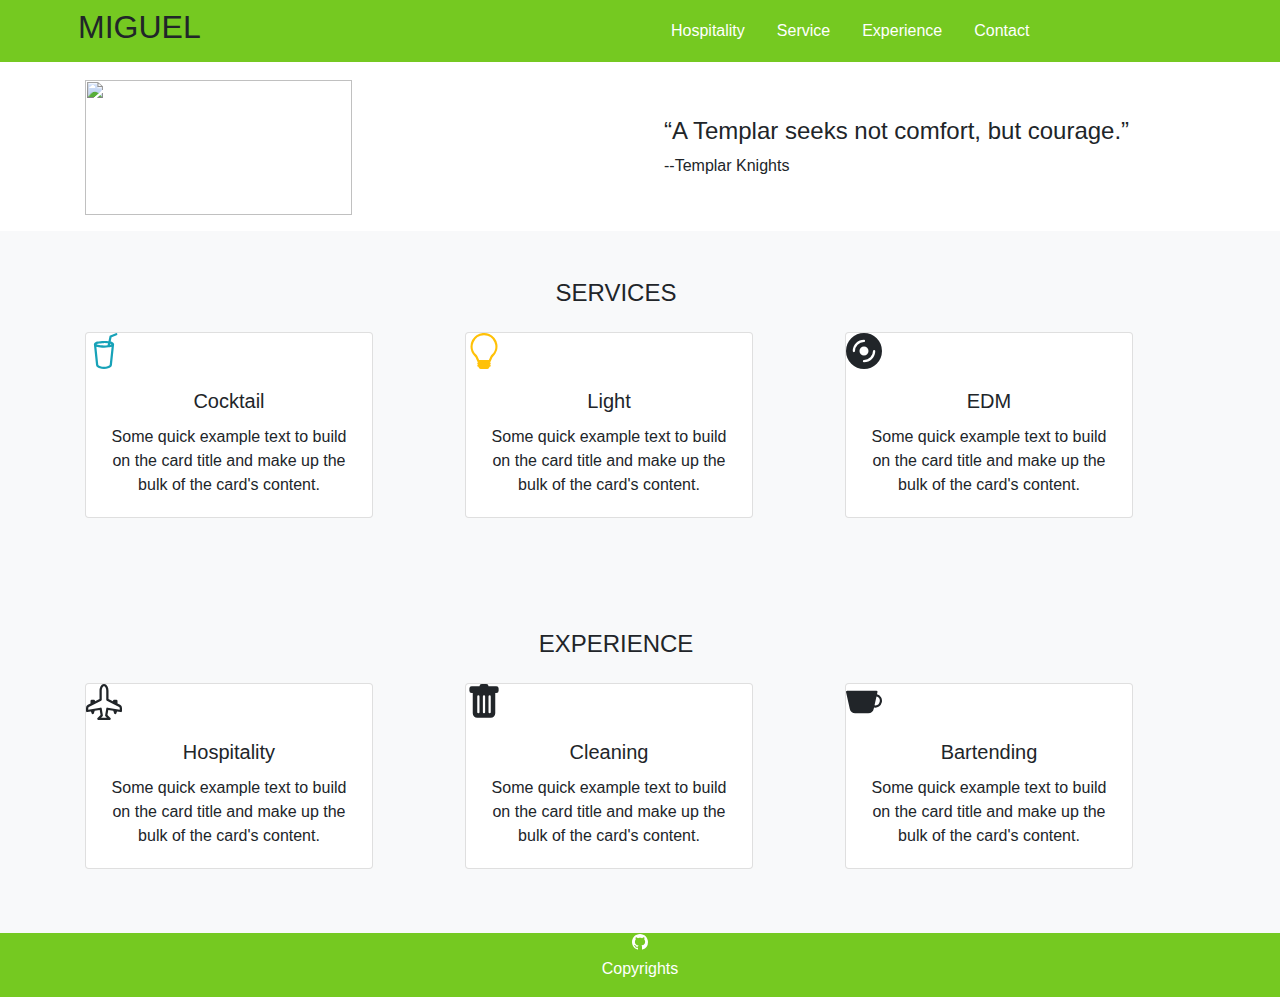
==== index.html @ eb0160ae "Default old project" ====
<!DOCTYPE html>
<html lang="en" style="scroll-behavior: smooth;">
<head>
    <meta charset="UTF-8">
    <meta name="viewport" content="width=device-width, initial-scale=1.0">
    <title>Miguel</title>
    <!-- <link rel="icon" type="image/jpeg" href="https://www.bing.com/images/search?view=detailV2&ccid=gHNSmRlA&id=B1CB791BB4814DD7A2E5E6A8A4C19246B0E0F3CD&thid=OIP.gHNSmRlAXqZdQEax_HEtEgHaLH&mediaurl=https%3a%2f%2fcdn.historycollection.com%2fwp-content%2fuploads%2f2018%2f10%2ffe2bab5a18b2028c120a69ede001496c-crusader-knight-scale-mail1.jpg&cdnurl=https%3a%2f%2fth.bing.com%2fth%2fid%2fR.8073529919405ea65d4046b1fc712d12%3frik%3dzfPgsEaSwaSo5g%26pid%3dImgRaw%26r%3d0&exph=846&expw=564&q=templar+knights&simid=608049399820613005&FORM=IRPRST&ck=549B7B6851B86EE05A3170BDE5E8FD90&selectedIndex=29"> -->
    <link rel="img" type="image/jpeg" href="C:\Users\viper\OneDrive\Desktop\files\web design\Odin\pers-web.css">
    <link rel="stylesheet" href="pers-web.css">
    <link rel="stylesheet" href="https://cdn.jsdelivr.net/npm/bootstrap@4.0.0/dist/css/bootstrap.min.css" integrity="sha384-Gn5384xqQ1aoWXA+058RXPxPg6fy4IWvTNh0E263XmFcJlSAwiGgFAW/dAiS6JXm" crossorigin="anonymous">

    <!-- google-fonts -->
    <link href="//fonts.googleapis.com/css2?family=Dosis:wght@300;400;500;600;800&display=swap" rel="stylesheet">
    <link href="//fonts.googleapis.com/css2?family=DM+Sans:wght@400;500;700&display=swap" rel="stylesheet">
    <!-- //google-fonts -->

    <!-- Template CSS Style link -->
    <link rel="stylesheet" href="assets/css/style-liberty.css">

</head>

<body>
<header style="background-color: rgb(117, 201, 33); width: 100%; z-index: 1;" class="fixed-top">
<div class="container">
<div class="row">
    <div class="p-2 pl-1 col-md-6 col-6 text-black">
        <h2>MIGUEL</h2>
    </div>

    <div class="col-6 col-md-6 my-auto">
        <ul class="nav ml-auto">
            <li class="nav-item">
              <a class="nav-link active text-white" href="http://www.hospitality.com">Hospitality</a>
            </li>
            <li class="nav-item">
              <a class="nav-link text-white" href="#service-section">Service</a>
            </li>
            <li class="nav-item">
              <a class="nav-link text-white" href="#experience-section">Experience</a>
            </li>
            <li class="nav-item">
              <a class="nav-link text-white" href="#contact-section">Contact</a>
            </li>
          </ul>
    </div>
</div>
</div>
</header>

<section class="my-3" id="home-section" style="padding-top: 4em;">
    <div class="container">
        <div class="row align-items-center">
            <div class="col-md-6">
                <span typeof="mw:File"><a href="/wiki/File:Seal_of_Templars.jpg" class="mw-file-description"><img src="//upload.wikimedia.org/wikipedia/commons/thumb/0/03/Seal_of_Templars.jpg/267px-Seal_of_Templars.jpg" decoding="async" width="267" height="135" class="mw-file-element" srcset="//upload.wikimedia.org/wikipedia/commons/thumb/0/03/Seal_of_Templars.jpg/401px-Seal_of_Templars.jpg 1.5x, //upload.wikimedia.org/wikipedia/commons/thumb/0/03/Seal_of_Templars.jpg/534px-Seal_of_Templars.jpg 2x" data-file-width="556" data-file-height="281"></a></span>
            </div>
            <div class="col-md-6 my-auto pl-4 align-items-center">
                <h4>“A Templar seeks not comfort, but courage.”</h4>
                <footer>--Templar Knights</footer>
            </div>
        </div>
    </div>
</section>

<section class="bg-light p-5" id="service-section">
    <div class="container">
        <h4 class="text-center pr-5">SERVICES</h4>
        <div class="row">
            <div class="col-12 col-md-6 col-lg-4 card-1">
            <div class="card text-center my-3" style="width: 18rem;">
                <!-- <img class="card-img-top" src="..." alt="Card image cap"> -->
                <svg xmlns="http://www.w3.org/2000/svg" width="36" height="36" fill="currentColor" class="bi bi-cup-straw text-info" viewBox="0 0 16 16">
                    <path d="M13.902.334a.5.5 0 0 1-.28.65l-2.254.902-.4 1.927c.376.095.715.215.972.367.228.135.56.396.56.82 0 .046-.004.09-.011.132l-.962 9.068a1.28 1.28 0 0 1-.524.93c-.488.34-1.494.87-3.01.87-1.516 0-2.522-.53-3.01-.87a1.28 1.28 0 0 1-.524-.93L3.51 5.132A.78.78 0 0 1 3.5 5c0-.424.332-.685.56-.82.262-.154.607-.276.99-.372C5.824 3.614 6.867 3.5 8 3.5c.712 0 1.389.045 1.985.127l.464-2.215a.5.5 0 0 1 .303-.356l2.5-1a.5.5 0 0 1 .65.278zM9.768 4.607A13.991 13.991 0 0 0 8 4.5c-1.076 0-2.033.11-2.707.278A3.284 3.284 0 0 0 4.645 5c.146.073.362.15.648.222C5.967 5.39 6.924 5.5 8 5.5c.571 0 1.109-.03 1.588-.085l.18-.808zm.292 1.756C9.445 6.45 8.742 6.5 8 6.5c-1.133 0-2.176-.114-2.95-.308a5.514 5.514 0 0 1-.435-.127l.838 8.03c.013.121.06.186.102.215.357.249 1.168.69 2.438.69 1.27 0 2.081-.441 2.438-.69.042-.029.09-.094.102-.215l.852-8.03a5.517 5.517 0 0 1-.435.127 8.88 8.88 0 0 1-.89.17zM4.467 4.884s.003.002.005.006l-.005-.006zm7.066 0-.005.006c.002-.004.005-.006.005-.006zM11.354 5a3.174 3.174 0 0 0-.604-.21l-.099.445.055-.013c.286-.072.502-.149.648-.222z"/>
                  </svg>
                <div class="card-body">
                  <h5 class="card-title">Cocktail</h5>
                  <p class="card-text">Some quick example text to build on the card title and make up the bulk of the card's content.</p>
                </div>
              </div>
            </div>
            <div class="col-12 col-md-6 col-lg-4 card-2">
                <div class="card text-center my-3" style="width: 18rem;">
                    <!-- <img class="card-img-top" src="..." alt="Card image cap"> -->
                    <svg xmlns="http://www.w3.org/2000/svg" width="36" height="36" fill="currentColor" class="bi bi-lightbulb text-warning" viewBox="0 0 16 16">
                        <path d="M2 6a6 6 0 1 1 10.174 4.31c-.203.196-.359.4-.453.619l-.762 1.769A.5.5 0 0 1 10.5 13a.5.5 0 0 1 0 1 .5.5 0 0 1 0 1l-.224.447a1 1 0 0 1-.894.553H6.618a1 1 0 0 1-.894-.553L5.5 15a.5.5 0 0 1 0-1 .5.5 0 0 1 0-1 .5.5 0 0 1-.46-.302l-.761-1.77a1.964 1.964 0 0 0-.453-.618A5.984 5.984 0 0 1 2 6zm6-5a5 5 0 0 0-3.479 8.592c.263.254.514.564.676.941L5.83 12h4.342l.632-1.467c.162-.377.413-.687.676-.941A5 5 0 0 0 8 1z"/>
                      </svg>
                    <div class="card-body">
                      <h5 class="card-title">Light</h5>
                      <p class="card-text">Some quick example text to build on the card title and make up the bulk of the card's content.</p>
                    </div>
                  </div>
                </div>
                <div class="col-12 col-md-6 col-lg-4 card-3">
                    <div class="card text-center my-3" style="width: 18rem;">
                        <!-- <img class="card-img-top" src="..." alt="Card image cap"> -->
                        <svg xmlns="http://www.w3.org/2000/svg" width="36" height="36" fill="currentColor" class="bi bi-disc-fill" viewBox="0 0 16 16">
                            <path d="M16 8A8 8 0 1 1 0 8a8 8 0 0 1 16 0zm-6 0a2 2 0 1 0-4 0 2 2 0 0 0 4 0zM4 8a4 4 0 0 1 4-4 .5.5 0 0 0 0-1 5 5 0 0 0-5 5 .5.5 0 0 0 1 0zm9 0a.5.5 0 1 0-1 0 4 4 0 0 1-4 4 .5.5 0 0 0 0 1 5 5 0 0 0 5-5z"/>
                          </svg>
                        <div class="card-body">
                          <h5 class="card-title">EDM</h5>
                          <p class="card-text">Some quick example text to build on the card title and make up the bulk of the card's content.</p>
                        </div>
                      </div>
                    </div>
            </div>
        </div>
    </div>
</section>

<section class="bg-light p-5" id="experience-section">
    <div class="container">
        <h4 class="text-center pr-5">EXPERIENCE</h4>
        <div class="row">
            <div class="card-1 col-12 col-md-6 col-lg-4 card-1">
                <div class="card text-center my-3" style="width: 18rem;">
                    <svg xmlns="http://www.w3.org/2000/svg" width="36" height="36" fill="currentColor" class="bi bi-airplane-engines" viewBox="0 0 16 16">
                        <path d="M8 0c-.787 0-1.292.592-1.572 1.151A4.347 4.347 0 0 0 6 3v3.691l-2 1V7.5a.5.5 0 0 0-.5-.5h-1a.5.5 0 0 0-.5.5v1.191l-1.17.585A1.5 1.5 0 0 0 0 10.618V12a.5.5 0 0 0 .582.493l1.631-.272.313.937a.5.5 0 0 0 .948 0l.405-1.214 2.21-.369.375 2.253-1.318 1.318A.5.5 0 0 0 5.5 16h5a.5.5 0 0 0 .354-.854l-1.318-1.318.375-2.253 2.21.369.405 1.214a.5.5 0 0 0 .948 0l.313-.937 1.63.272A.5.5 0 0 0 16 12v-1.382a1.5 1.5 0 0 0-.83-1.342L14 8.691V7.5a.5.5 0 0 0-.5-.5h-1a.5.5 0 0 0-.5.5v.191l-2-1V3c0-.568-.14-1.271-.428-1.849C9.292.591 8.787 0 8 0ZM7 3c0-.432.11-.979.322-1.401C7.542 1.159 7.787 1 8 1c.213 0 .458.158.678.599C8.889 2.02 9 2.569 9 3v4a.5.5 0 0 0 .276.447l5.448 2.724a.5.5 0 0 1 .276.447v.792l-5.418-.903a.5.5 0 0 0-.575.41l-.5 3a.5.5 0 0 0 .14.437l.646.646H6.707l.647-.646a.5.5 0 0 0 .14-.436l-.5-3a.5.5 0 0 0-.576-.411L1 11.41v-.792a.5.5 0 0 1 .276-.447l5.448-2.724A.5.5 0 0 0 7 7V3Z"/>
                      </svg>
                    <div class="card-body">
                      <h5 class="card-title">Hospitality</h5>
                      <p class="card-text">Some quick example text to build on the card title and make up the bulk of the card's content.</p>
                    </div>
                  </div>
            </div>
            <div class="card-1 col-12 col-md-6 col-lg-4 card-2">
                <div class="card text-center my-3" style="width: 18rem;">
                    <svg xmlns="http://www.w3.org/2000/svg" width="36" height="36" fill="currentColor" class="bi bi-trash-fill" viewBox="0 0 16 16">
                        <path d="M2.5 1a1 1 0 0 0-1 1v1a1 1 0 0 0 1 1H3v9a2 2 0 0 0 2 2h6a2 2 0 0 0 2-2V4h.5a1 1 0 0 0 1-1V2a1 1 0 0 0-1-1H10a1 1 0 0 0-1-1H7a1 1 0 0 0-1 1H2.5zm3 4a.5.5 0 0 1 .5.5v7a.5.5 0 0 1-1 0v-7a.5.5 0 0 1 .5-.5zM8 5a.5.5 0 0 1 .5.5v7a.5.5 0 0 1-1 0v-7A.5.5 0 0 1 8 5zm3 .5v7a.5.5 0 0 1-1 0v-7a.5.5 0 0 1 1 0z"/>
                      </svg>
                    <div class="card-body">
                      <h5 class="card-title">Cleaning</h5>
                      <p class="card-text">Some quick example text to build on the card title and make up the bulk of the card's content.</p>
                    </div>
                  </div>
            </div>
            <a href="http://www.cocktail.com" style="color: unset; text-decoration: none;">
            <div class="card-1 col-12 col-md-6 col-lg-4 card-3">
                <div class="card text-center my-3" style="width: 18rem;">
                    <svg xmlns="http://www.w3.org/2000/svg" width="36" height="36" fill="currentColor" class="bi bi-cup-fill" viewBox="0 0 16 16">
                        <path fill-rule="evenodd" d="M.11 3.187A.5.5 0 0 1 .5 3h13a.5.5 0 0 1 .488.608l-.22.991a3.001 3.001 0 0 1-1.3 5.854l-.132.59A2.5 2.5 0 0 1 9.896 13H4.104a2.5 2.5 0 0 1-2.44-1.958L.012 3.608a.5.5 0 0 1 .098-.42Zm12.574 6.288a2 2 0 0 0 .866-3.899l-.866 3.9Z"/>
                      </svg>
                    <div class="card-body">
                      <h5 class="card-title">Bartending</h5>
                      <p class="card-text">Some quick example text to build on the card title and make up the bulk of the card's content.</p>
                    </div>
                  </div>
            </div>
          </a>
        </div>
    </div>
</section>

<!-- <section class="p-5">
  <div class="row">
    <div class="col-2" style="margin-left: 98em; margin-bottom: 0em;">
      <form>
        <div class="form-group">
          <label for="exampleInputEmail1">Email address</label>
          <input type="email" class="form-control" id="exampleInputEmail1" aria-describedby="emailHelp" placeholder="Enter email" style="width: 91%;">
        </div>
        <div class="text-right mr-4">
        <button type="submit" class="btn btn-primary">Submit</button>
      </div>
      </form>
    </div>
  </div>
</section> -->

<footer id="contact-section" style="background-color:rgb(117, 201, 33);">
  <div class="container">
    <div class="row">
      <div class="col-md-12 text-center text-white">
        <a href="https://github.com/Mihql?tab=projects" style="color: unset;">
        <svg xmlns="http://www.w3.org/2000/svg" width="16" height="16" fill="currentColor" class="bi bi-github" viewBox="0 0 16 16">
          <path d="M8 0C3.58 0 0 3.58 0 8c0 3.54 2.29 6.53 5.47 7.59.4.07.55-.17.55-.38 0-.19-.01-.82-.01-1.49-2.01.37-2.53-.49-2.69-.94-.09-.23-.48-.94-.82-1.13-.28-.15-.68-.52-.01-.53.63-.01 1.08.58 1.23.82.72 1.21 1.87.87 2.33.66.07-.52.28-.87.51-1.07-1.78-.2-3.64-.89-3.64-3.95 0-.87.31-1.59.82-2.15-.08-.2-.36-1.02.08-2.12 0 0 .67-.21 2.2.82.64-.18 1.32-.27 2-.27.68 0 1.36.09 2 .27 1.53-1.04 2.2-.82 2.2-.82.44 1.1.16 1.92.08 2.12.51.56.82 1.27.82 2.15 0 3.07-1.87 3.75-3.65 3.95.29.25.54.73.54 1.48 0 1.07-.01 1.93-.01 2.2 0 .21.15.46.55.38A8.012 8.012 0 0 0 16 8c0-4.42-3.58-8-8-8z"/>
        </svg>
      </a>
        <p>Copyrights</p>
      </div>
    </div>
  </div>
</footer>

<script src="https://code.jquery.com/jquery-3.2.1.slim.min.js" integrity="sha384-KJ3o2DKtIkvYIK3UENzmM7KCkRr/rE9/Qpg6aAZGJwFDMVNA/GpGFF93hXpG5KkN" crossorigin="anonymous"></script>
<script src="https://cdn.jsdelivr.net/npm/popper.js@1.12.9/dist/umd/popper.min.js" integrity="sha384-ApNbgh9B+Y1QKtv3Rn7W3mgPxhU9K/ScQsAP7hUibX39j7fakFPskvXusvfa0b4Q" crossorigin="anonymous"></script>
<script src="https://cdn.jsdelivr.net/npm/bootstrap@4.0.0/dist/js/bootstrap.min.js" integrity="sha384-JZR6Spejh4U02d8jOt6vLEHfe/JQGiRRSQQxSfFWpi1MquVdAyjUar5+76PVCmYl" crossorigin="anonymous"></script>
</body>

</html>
---- pers-web.css ----
.name-miguel{
    color: rgb(255, 255, 255);
    font-size:36px;
    font-weight: 800;
    padding-left: 60px;
}

.nav-test{
    padding-inline-start: 260px;
}
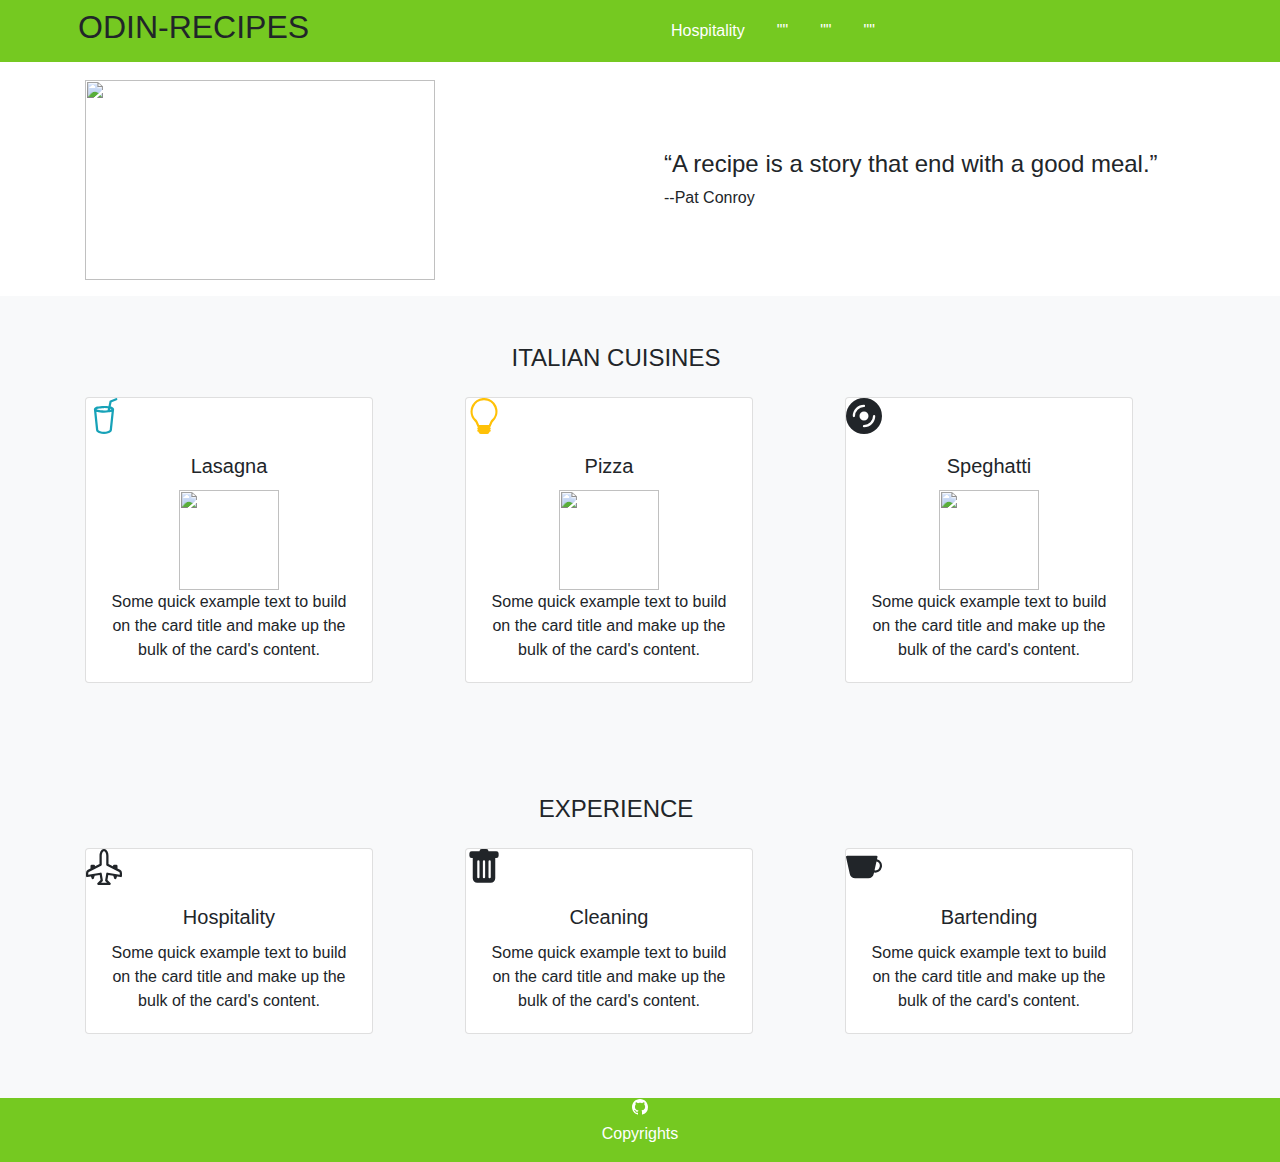
==== commit e0fbed67: "All titles replaced and recipes page added 3 of them" ====
--- a/index.html
+++ b/index.html
@@ -3,19 +3,18 @@
 <head>
     <meta charset="UTF-8">
     <meta name="viewport" content="width=device-width, initial-scale=1.0">
-    <title>Miguel</title>
-    <!-- <link rel="icon" type="image/jpeg" href="https://www.bing.com/images/search?view=detailV2&ccid=gHNSmRlA&id=B1CB791BB4814DD7A2E5E6A8A4C19246B0E0F3CD&thid=OIP.gHNSmRlAXqZdQEax_HEtEgHaLH&mediaurl=https%3a%2f%2fcdn.historycollection.com%2fwp-content%2fuploads%2f2018%2f10%2ffe2bab5a18b2028c120a69ede001496c-crusader-knight-scale-mail1.jpg&cdnurl=https%3a%2f%2fth.bing.com%2fth%2fid%2fR.8073529919405ea65d4046b1fc712d12%3frik%3dzfPgsEaSwaSo5g%26pid%3dImgRaw%26r%3d0&exph=846&expw=564&q=templar+knights&simid=608049399820613005&FORM=IRPRST&ck=549B7B6851B86EE05A3170BDE5E8FD90&selectedIndex=29"> -->
-    <link rel="img" type="image/jpeg" href="C:\Users\viper\OneDrive\Desktop\files\web design\Odin\pers-web.css">
+    <title>Odin-recipes</title>
+    <link rel="icon" type="image/jpeg" href="https://www.10interestingfacts.com/wp-content/uploads/2017/08/image-39.jpg">
     <link rel="stylesheet" href="pers-web.css">
     <link rel="stylesheet" href="https://cdn.jsdelivr.net/npm/bootstrap@4.0.0/dist/css/bootstrap.min.css" integrity="sha384-Gn5384xqQ1aoWXA+058RXPxPg6fy4IWvTNh0E263XmFcJlSAwiGgFAW/dAiS6JXm" crossorigin="anonymous">
 
     <!-- google-fonts -->
-    <link href="//fonts.googleapis.com/css2?family=Dosis:wght@300;400;500;600;800&display=swap" rel="stylesheet">
-    <link href="//fonts.googleapis.com/css2?family=DM+Sans:wght@400;500;700&display=swap" rel="stylesheet">
+    <!-- <link href="//fonts.googleapis.com/css2?family=Dosis:wght@300;400;500;600;800&display=swap" rel="stylesheet">
+    <link href="//fonts.googleapis.com/css2?family=DM+Sans:wght@400;500;700&display=swap" rel="stylesheet"> -->
     <!-- //google-fonts -->
 
     <!-- Template CSS Style link -->
-    <link rel="stylesheet" href="assets/css/style-liberty.css">
+    <!-- <link rel="stylesheet" href="assets/css/style-liberty.css"> -->
 
 </head>
 
@@ -24,7 +23,7 @@
 <div class="container">
 <div class="row">
     <div class="p-2 pl-1 col-md-6 col-6 text-black">
-        <h2>MIGUEL</h2>
+        <h2>ODIN-RECIPES</h2>
     </div>
 
     <div class="col-6 col-md-6 my-auto">
@@ -33,13 +32,13 @@
               <a class="nav-link active text-white" href="http://www.hospitality.com">Hospitality</a>
             </li>
             <li class="nav-item">
-              <a class="nav-link text-white" href="#service-section">Service</a>
+              <a class="nav-link text-white" href="#service-section">""</a>
             </li>
             <li class="nav-item">
-              <a class="nav-link text-white" href="#experience-section">Experience</a>
+              <a class="nav-link text-white" href="#experience-section">""</a>
             </li>
             <li class="nav-item">
-              <a class="nav-link text-white" href="#contact-section">Contact</a>
+              <a class="nav-link text-white" href="#contact-section">""</a>
             </li>
           </ul>
     </div>
@@ -51,11 +50,11 @@
     <div class="container">
         <div class="row align-items-center">
             <div class="col-md-6">
-                <span typeof="mw:File"><a href="/wiki/File:Seal_of_Templars.jpg" class="mw-file-description"><img src="//upload.wikimedia.org/wikipedia/commons/thumb/0/03/Seal_of_Templars.jpg/267px-Seal_of_Templars.jpg" decoding="async" width="267" height="135" class="mw-file-element" srcset="//upload.wikimedia.org/wikipedia/commons/thumb/0/03/Seal_of_Templars.jpg/401px-Seal_of_Templars.jpg 1.5x, //upload.wikimedia.org/wikipedia/commons/thumb/0/03/Seal_of_Templars.jpg/534px-Seal_of_Templars.jpg 2x" data-file-width="556" data-file-height="281"></a></span>
+                <img width="350" height="200" src="https://www.10interestingfacts.com/wp-content/uploads/2017/08/image-39.jpg" alt="">
             </div>
             <div class="col-md-6 my-auto pl-4 align-items-center">
-                <h4>“A Templar seeks not comfort, but courage.”</h4>
-                <footer>--Templar Knights</footer>
+                <h4>“A recipe is a story that end with a good meal.”</h4>
+                <footer>--Pat Conroy</footer>
             </div>
         </div>
     </div>
@@ -63,43 +62,52 @@
 
 <section class="bg-light p-5" id="service-section">
     <div class="container">
-        <h4 class="text-center pr-5">SERVICES</h4>
-        <div class="row">
+        <h4 class="text-center pr-5">ITALIAN CUISINES</h4>
+        <div class="row">   
             <div class="col-12 col-md-6 col-lg-4 card-1">
+              <a href="recipes/lasagna.html" style="color: unset; text-decoration: none;">
             <div class="card text-center my-3" style="width: 18rem;">
                 <!-- <img class="card-img-top" src="..." alt="Card image cap"> -->
                 <svg xmlns="http://www.w3.org/2000/svg" width="36" height="36" fill="currentColor" class="bi bi-cup-straw text-info" viewBox="0 0 16 16">
                     <path d="M13.902.334a.5.5 0 0 1-.28.65l-2.254.902-.4 1.927c.376.095.715.215.972.367.228.135.56.396.56.82 0 .046-.004.09-.011.132l-.962 9.068a1.28 1.28 0 0 1-.524.93c-.488.34-1.494.87-3.01.87-1.516 0-2.522-.53-3.01-.87a1.28 1.28 0 0 1-.524-.93L3.51 5.132A.78.78 0 0 1 3.5 5c0-.424.332-.685.56-.82.262-.154.607-.276.99-.372C5.824 3.614 6.867 3.5 8 3.5c.712 0 1.389.045 1.985.127l.464-2.215a.5.5 0 0 1 .303-.356l2.5-1a.5.5 0 0 1 .65.278zM9.768 4.607A13.991 13.991 0 0 0 8 4.5c-1.076 0-2.033.11-2.707.278A3.284 3.284 0 0 0 4.645 5c.146.073.362.15.648.222C5.967 5.39 6.924 5.5 8 5.5c.571 0 1.109-.03 1.588-.085l.18-.808zm.292 1.756C9.445 6.45 8.742 6.5 8 6.5c-1.133 0-2.176-.114-2.95-.308a5.514 5.514 0 0 1-.435-.127l.838 8.03c.013.121.06.186.102.215.357.249 1.168.69 2.438.69 1.27 0 2.081-.441 2.438-.69.042-.029.09-.094.102-.215l.852-8.03a5.517 5.517 0 0 1-.435.127 8.88 8.88 0 0 1-.89.17zM4.467 4.884s.003.002.005.006l-.005-.006zm7.066 0-.005.006c.002-.004.005-.006.005-.006zM11.354 5a3.174 3.174 0 0 0-.604-.21l-.099.445.055-.013c.286-.072.502-.149.648-.222z"/>
                   </svg>
                 <div class="card-body">
-                  <h5 class="card-title">Cocktail</h5>
+                  <h5 class="card-title">Lasagna</h5>
+                  <img width="100" height="100" src="https://galbanicheese.com/wp-content/uploads/2016/10/Cheese-Lasagna-72DPI1-e1476892466909-1024x843.jpg" alt="">
                   <p class="card-text">Some quick example text to build on the card title and make up the bulk of the card's content.</p>
                 </div>
               </div>
+            </a>
             </div>
             <div class="col-12 col-md-6 col-lg-4 card-2">
+              <a href="recipes/pizza.html" style="color: unset; text-decoration: none;">
                 <div class="card text-center my-3" style="width: 18rem;">
                     <!-- <img class="card-img-top" src="..." alt="Card image cap"> -->
                     <svg xmlns="http://www.w3.org/2000/svg" width="36" height="36" fill="currentColor" class="bi bi-lightbulb text-warning" viewBox="0 0 16 16">
                         <path d="M2 6a6 6 0 1 1 10.174 4.31c-.203.196-.359.4-.453.619l-.762 1.769A.5.5 0 0 1 10.5 13a.5.5 0 0 1 0 1 .5.5 0 0 1 0 1l-.224.447a1 1 0 0 1-.894.553H6.618a1 1 0 0 1-.894-.553L5.5 15a.5.5 0 0 1 0-1 .5.5 0 0 1 0-1 .5.5 0 0 1-.46-.302l-.761-1.77a1.964 1.964 0 0 0-.453-.618A5.984 5.984 0 0 1 2 6zm6-5a5 5 0 0 0-3.479 8.592c.263.254.514.564.676.941L5.83 12h4.342l.632-1.467c.162-.377.413-.687.676-.941A5 5 0 0 0 8 1z"/>
                       </svg>
-                    <div class="card-body">
-                      <h5 class="card-title">Light</h5>
+                    <div class="card-body">    
+                      <h5 class="card-title">Pizza</h5>
+                      <img width="100" height="100" src="https://static.fanpage.it/wp-content/uploads/sites/22/2019/08/pizza.jpg" alt="">
                       <p class="card-text">Some quick example text to build on the card title and make up the bulk of the card's content.</p>
                     </div>
                   </div>
+                </a>
                 </div>
                 <div class="col-12 col-md-6 col-lg-4 card-3">
+                  <a href="recipes/spaghetti.html" style="color: unset; text-decoration: none;">
                     <div class="card text-center my-3" style="width: 18rem;">
                         <!-- <img class="card-img-top" src="..." alt="Card image cap"> -->
                         <svg xmlns="http://www.w3.org/2000/svg" width="36" height="36" fill="currentColor" class="bi bi-disc-fill" viewBox="0 0 16 16">
                             <path d="M16 8A8 8 0 1 1 0 8a8 8 0 0 1 16 0zm-6 0a2 2 0 1 0-4 0 2 2 0 0 0 4 0zM4 8a4 4 0 0 1 4-4 .5.5 0 0 0 0-1 5 5 0 0 0-5 5 .5.5 0 0 0 1 0zm9 0a.5.5 0 1 0-1 0 4 4 0 0 1-4 4 .5.5 0 0 0 0 1 5 5 0 0 0 5-5z"/>
                           </svg>
                         <div class="card-body">
-                          <h5 class="card-title">EDM</h5>
+                          <h5 class="card-title">Speghatti</h5>
+                          <img width="100" height="100" src="https://dianashealthyliving.com/wp-content/uploads/2019/09/Italian-food-Depositphotos_.jpg" alt="">
                           <p class="card-text">Some quick example text to build on the card title and make up the bulk of the card's content.</p>
                         </div>
                       </div>
+                    </a>
                     </div>
             </div>
         </div>
